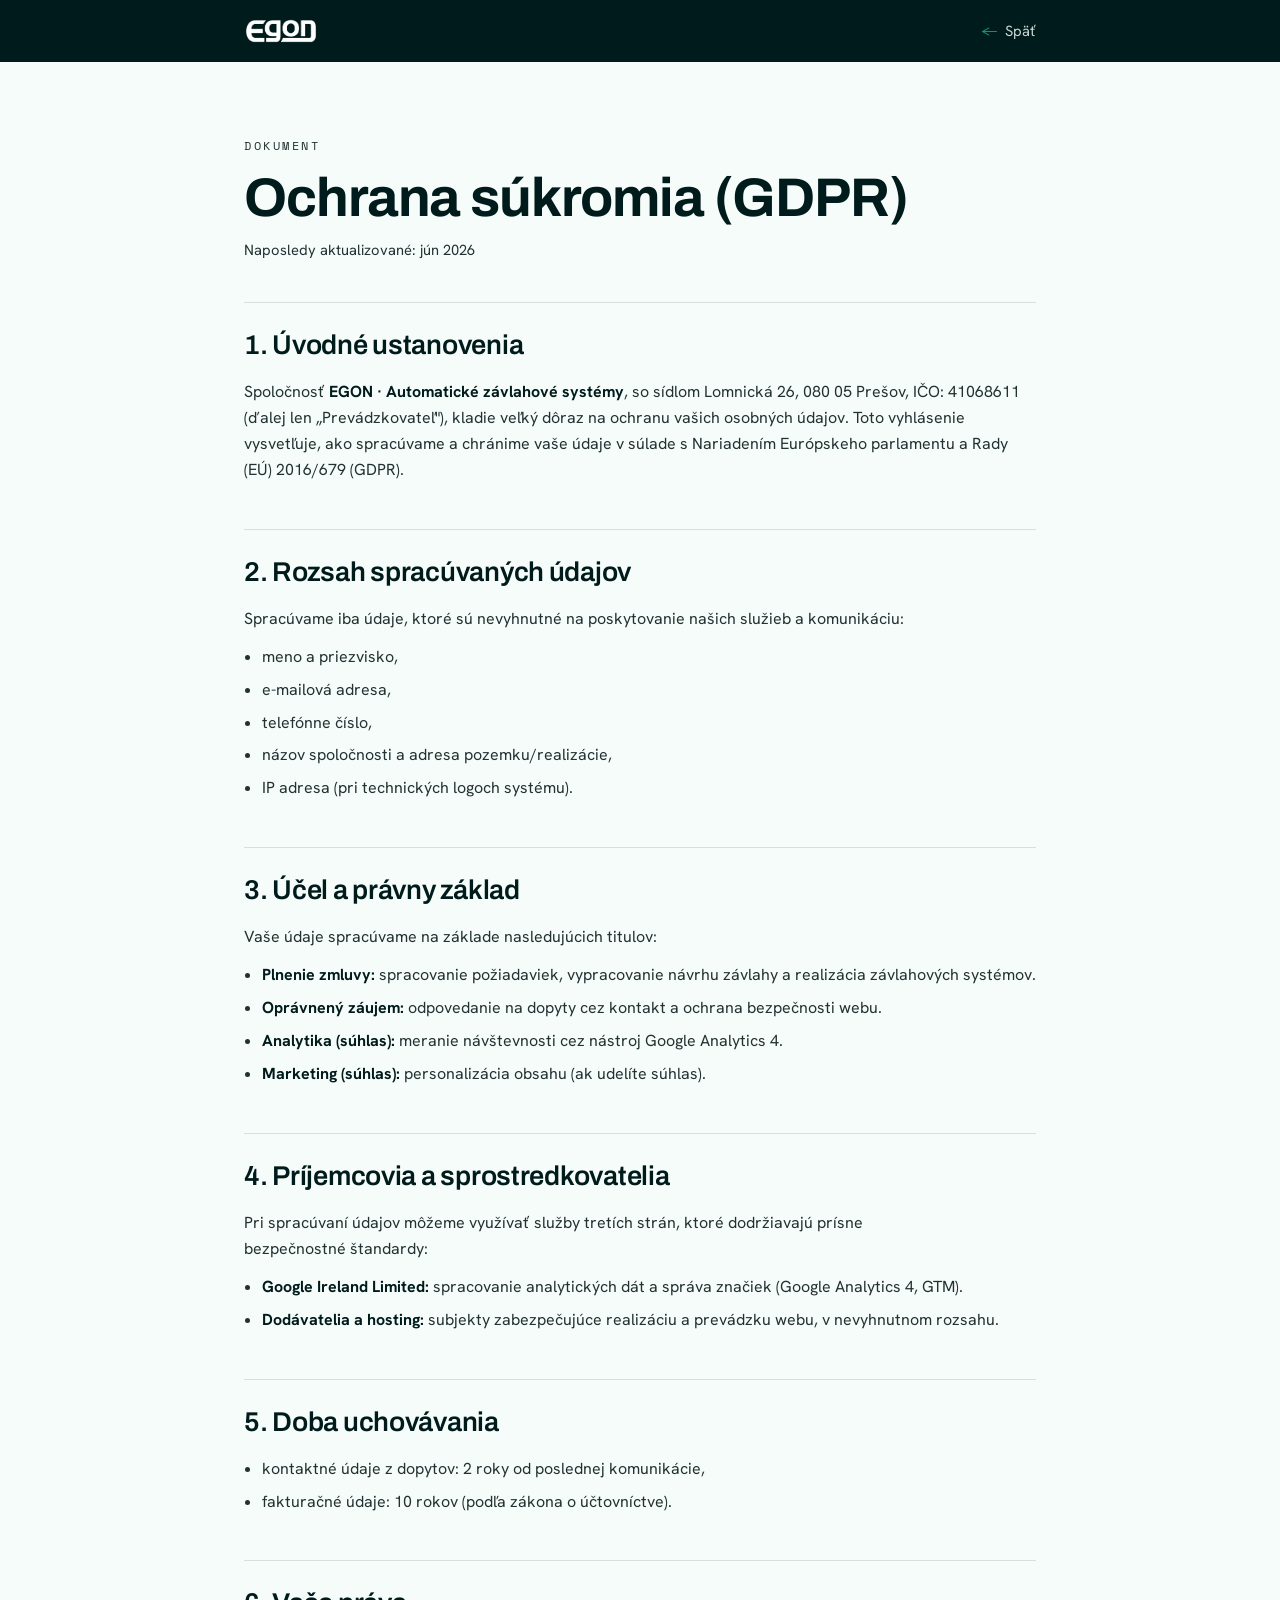
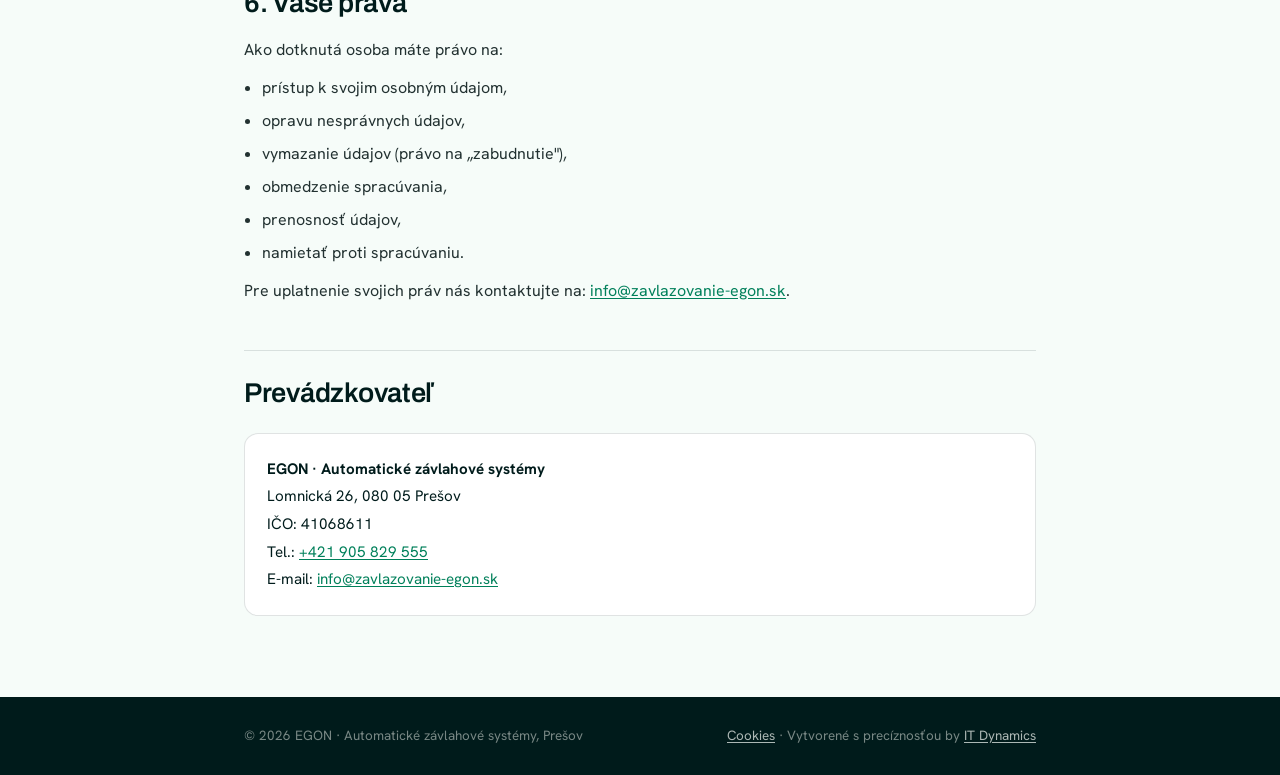
==== dokumenty/ochrana-osobnych-udajov.html @ 59f5decd "EGON web — Nová produkčná verzia" ====
<!DOCTYPE html>
<html lang="sk">
<head>
<meta charset="UTF-8" />
<meta name="viewport" content="width=device-width, initial-scale=1.0" />
<title>Ochrana súkromia (GDPR) | EGON · Závlahové systémy Prešov</title>
<meta name="description" content="Zásady ochrany osobných údajov spoločnosti EGON, automatické závlahové systémy Prešov. Spracúvanie údajov v súlade s GDPR." />
<meta name="robots" content="index, follow" />
<link rel="canonical" href="https://zavlazovanie-egon.sk/dokumenty/ochrana-osobnych-udajov.html" />
<link rel="preconnect" href="https://fonts.googleapis.com" />
<link rel="preconnect" href="https://fonts.gstatic.com" crossorigin />
<link href="https://fonts.googleapis.com/css2?family=Archivo:wght@500;600;700&family=Hanken+Grotesk:wght@400;500;600;700&family=Space+Mono:wght@400&display=swap" rel="stylesheet" />
<link rel="stylesheet" href="doc.css" />
</head>
<body>
<header class="doc__top">
  <div class="doc__top-in">
    <a href="../index.html" aria-label="EGON, domov"><img src="../assets/egon-logo-clean.png" alt="EGON" class="doc__logo" /></a>
    <a href="../index.html" class="doc__back"><span>←</span> Späť</a>
  </div>
</header>

<main class="doc">
  <p class="doc__eyebrow">Dokument</p>
  <h1>Ochrana súkromia (GDPR)</h1>
  <p class="doc__meta">Naposledy aktualizované: jún 2026</p>

  <h2>1. Úvodné ustanovenia</h2>
  <p>Spoločnosť <strong>EGON · Automatické závlahové systémy</strong>, so sídlom Lomnická 26, 080 05 Prešov, IČO: 41068611 (ďalej len „Prevádzkovateľ"), kladie veľký dôraz na ochranu vašich osobných údajov. Toto vyhlásenie vysvetľuje, ako spracúvame a chránime vaše údaje v súlade s Nariadením Európskeho parlamentu a Rady (EÚ) 2016/679 (GDPR).</p>

  <h2>2. Rozsah spracúvaných údajov</h2>
  <p>Spracúvame iba údaje, ktoré sú nevyhnutné na poskytovanie našich služieb a komunikáciu:</p>
  <ul>
    <li>meno a priezvisko,</li>
    <li>e-mailová adresa,</li>
    <li>telefónne číslo,</li>
    <li>názov spoločnosti a adresa pozemku/realizácie,</li>
    <li>IP adresa (pri technických logoch systému).</li>
  </ul>

  <h2>3. Účel a právny základ</h2>
  <p>Vaše údaje spracúvame na základe nasledujúcich titulov:</p>
  <ul>
    <li><strong>Plnenie zmluvy:</strong> spracovanie požiadaviek, vypracovanie návrhu závlahy a realizácia závlahových systémov.</li>
    <li><strong>Oprávnený záujem:</strong> odpovedanie na dopyty cez kontakt a ochrana bezpečnosti webu.</li>
    <li><strong>Analytika (súhlas):</strong> meranie návštevnosti cez nástroj Google Analytics 4.</li>
    <li><strong>Marketing (súhlas):</strong> personalizácia obsahu (ak udelíte súhlas).</li>
  </ul>

  <h2>4. Príjemcovia a sprostredkovatelia</h2>
  <p>Pri spracúvaní údajov môžeme využívať služby tretích strán, ktoré dodržiavajú prísne bezpečnostné štandardy:</p>
  <ul>
    <li><strong>Google Ireland Limited:</strong> spracovanie analytických dát a správa značiek (Google Analytics 4, GTM).</li>
    <li><strong>Dodávatelia a hosting:</strong> subjekty zabezpečujúce realizáciu a prevádzku webu, v nevyhnutnom rozsahu.</li>
  </ul>

  <h2>5. Doba uchovávania</h2>
  <ul>
    <li>kontaktné údaje z dopytov: 2 roky od poslednej komunikácie,</li>
    <li>fakturačné údaje: 10 rokov (podľa zákona o účtovníctve).</li>
  </ul>

  <h2>6. Vaše práva</h2>
  <p>Ako dotknutá osoba máte právo na:</p>
  <ul>
    <li>prístup k svojim osobným údajom,</li>
    <li>opravu nesprávnych údajov,</li>
    <li>vymazanie údajov (právo na „zabudnutie"),</li>
    <li>obmedzenie spracúvania,</li>
    <li>prenosnosť údajov,</li>
    <li>namietať proti spracúvaniu.</li>
  </ul>
  <p>Pre uplatnenie svojich práv nás kontaktujte na: <a href="mailto:info@zavlazovanie-egon.sk">info@zavlazovanie-egon.sk</a>.</p>

  <h2>Prevádzkovateľ</h2>
  <div class="doc__contact">
    <div><strong>EGON · Automatické závlahové systémy</strong></div>
    <div>Lomnická 26, 080 05 Prešov</div>
    <div>IČO: 41068611</div>
    <div>Tel.: <a href="tel:+421905829555">+421 905 829 555</a></div>
    <div>E-mail: <a href="mailto:info@zavlazovanie-egon.sk">info@zavlazovanie-egon.sk</a></div>
  </div>
</main>

<footer class="doc__foot">
  <div class="doc__foot-in">
    <span>© 2026 EGON · Automatické závlahové systémy, Prešov</span>
    <span><a href="zasady-cookies.html">Cookies</a> · Vytvorené s precíznosťou by <a href="https://www.itdynamics.sk" target="_blank" rel="noopener">IT Dynamics</a></span>
  </div>
</footer>
</body>
</html>
---- dokumenty/doc.css ----
/* EGON — dokumentové stránky (zdieľaný štýl) */
:root{
  --ink: oklch(0.20 0.035 195);
  --grass: oklch(0.69 0.15 162);
  --grass-deep: oklch(0.52 0.13 168);
  --bg: oklch(0.986 0.007 165);
  --paper: oklch(1 0 0);
  --muted: oklch(0.46 0.02 190);
  --line: oklch(0.20 0.035 195 / 0.12);
  --on-ink: oklch(0.97 0.012 165);
  --ff-display:"Archivo","Hanken Grotesk",system-ui,sans-serif;
  --ff-body:"Hanken Grotesk",system-ui,-apple-system,sans-serif;
  --ff-mono:"Space Mono",ui-monospace,monospace;
  --pad: clamp(20px,5vw,64px);
}
*{box-sizing:border-box;margin:0;padding:0;}
html{scroll-behavior:smooth;-webkit-font-smoothing:antialiased;}
body{font-family:var(--ff-body);background:var(--bg);color:var(--ink);line-height:1.62;font-size:clamp(16px,1.05vw,18px);}
::selection{background:var(--grass);color:var(--ink);}
a{color:var(--grass-deep);text-underline-offset:2px;}

.doc__top{background:var(--ink);color:var(--on-ink);}
.doc__top-in{max-width:920px;margin-inline:auto;padding:18px var(--pad);display:flex;align-items:center;justify-content:space-between;gap:16px;}
.doc__logo{height:26px;width:auto;display:block;}
.doc__back{color:var(--on-ink);text-decoration:none;font-size:0.92rem;display:inline-flex;align-items:center;gap:8px;opacity:0.85;transition:opacity .25s;}
.doc__back:hover{opacity:1;}
.doc__back span{color:var(--grass);}

.doc{max-width:920px;margin-inline:auto;padding:clamp(40px,7vh,90px) var(--pad) clamp(60px,9vh,120px);}
.doc__eyebrow{font-family:var(--ff-mono);font-size:0.72rem;letter-spacing:0.22em;text-transform:uppercase;color:var(--grass-deep);}
.doc h1{font-family:var(--ff-display);font-weight:700;font-size:clamp(2rem,5vw,3.4rem);line-height:1.04;letter-spacing:-0.02em;margin:14px 0 0;text-wrap:balance;}
.doc__meta{color:var(--muted);font-size:0.92rem;margin-top:14px;}
.doc__note{margin-top:28px;padding:16px 18px;border-left:3px solid var(--grass);background:oklch(0.69 0.15 162 / 0.08);border-radius:0 10px 10px 0;font-size:0.92rem;color:var(--muted);}
.doc h2{font-family:var(--ff-display);font-weight:600;font-size:clamp(1.3rem,2.4vw,1.7rem);letter-spacing:-0.01em;margin:46px 0 12px;padding-top:20px;border-top:1px solid var(--line);}
.doc h2:first-of-type{margin-top:40px;}
.doc h3{font-size:1.1rem;margin:24px 0 8px;}
.doc p{margin:12px 0;color:oklch(0.30 0.02 195);text-wrap:pretty;}
.doc ul{margin:12px 0 12px 1.1em;}
.doc li{margin:7px 0;color:oklch(0.30 0.02 195);}
.doc strong{color:var(--ink);}
.doc__contact{margin-top:18px;padding:20px 22px;background:var(--paper);border:1px solid var(--line);border-radius:14px;font-size:0.95rem;}
.doc__contact div{margin:3px 0;}
.doc__cta{display:inline-block;margin-top:6px;font-family:var(--ff-mono);font-size:0.82rem;letter-spacing:0.04em;
  color:var(--grass-deep);text-decoration:none;border-bottom:1px solid currentColor;padding-bottom:2px;}
.doc__cta:hover{color:var(--ink);}

.doc__foot{background:var(--ink);color:var(--on-ink);}
.doc__foot-in{max-width:920px;margin-inline:auto;padding:28px var(--pad);display:flex;justify-content:space-between;gap:16px;flex-wrap:wrap;font-size:0.84rem;color:oklch(0.85 0.01 165 / 0.6);}
.doc__foot a{color:oklch(0.9 0.01 165 / 0.8);}
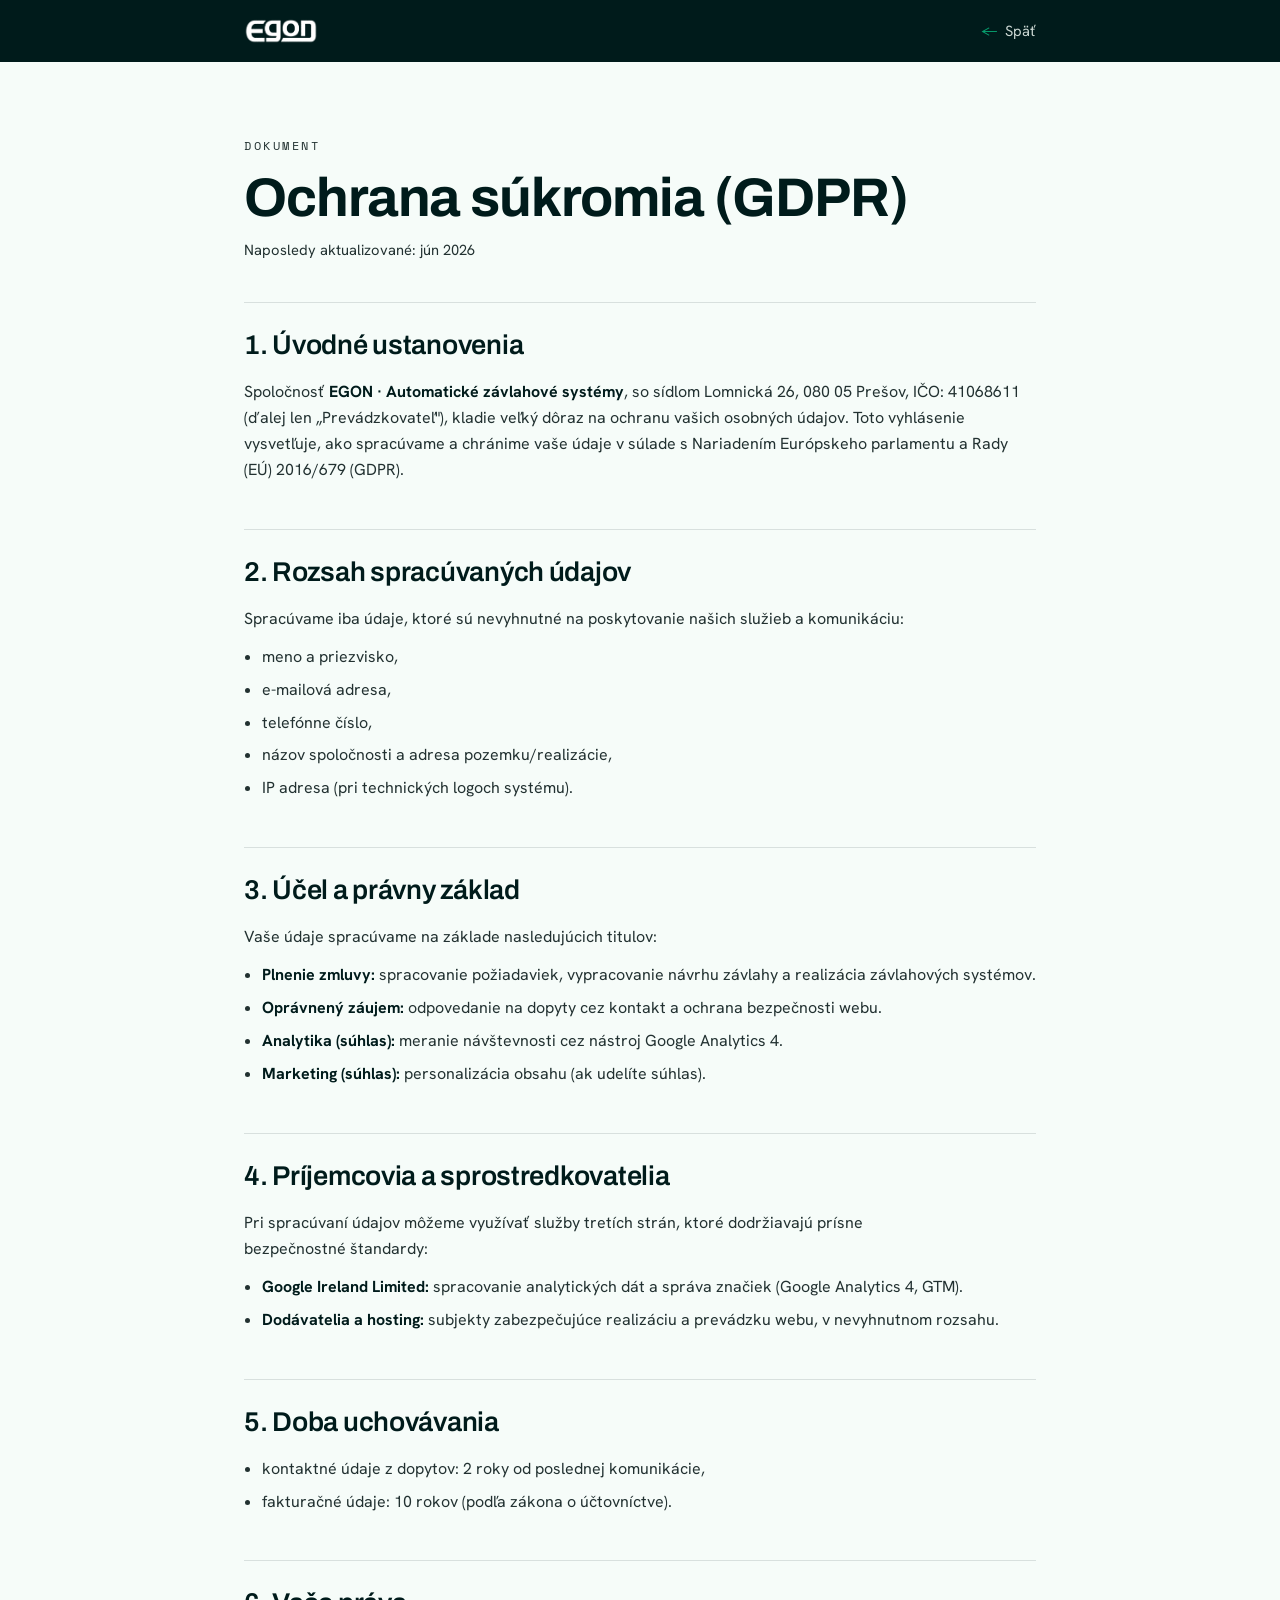
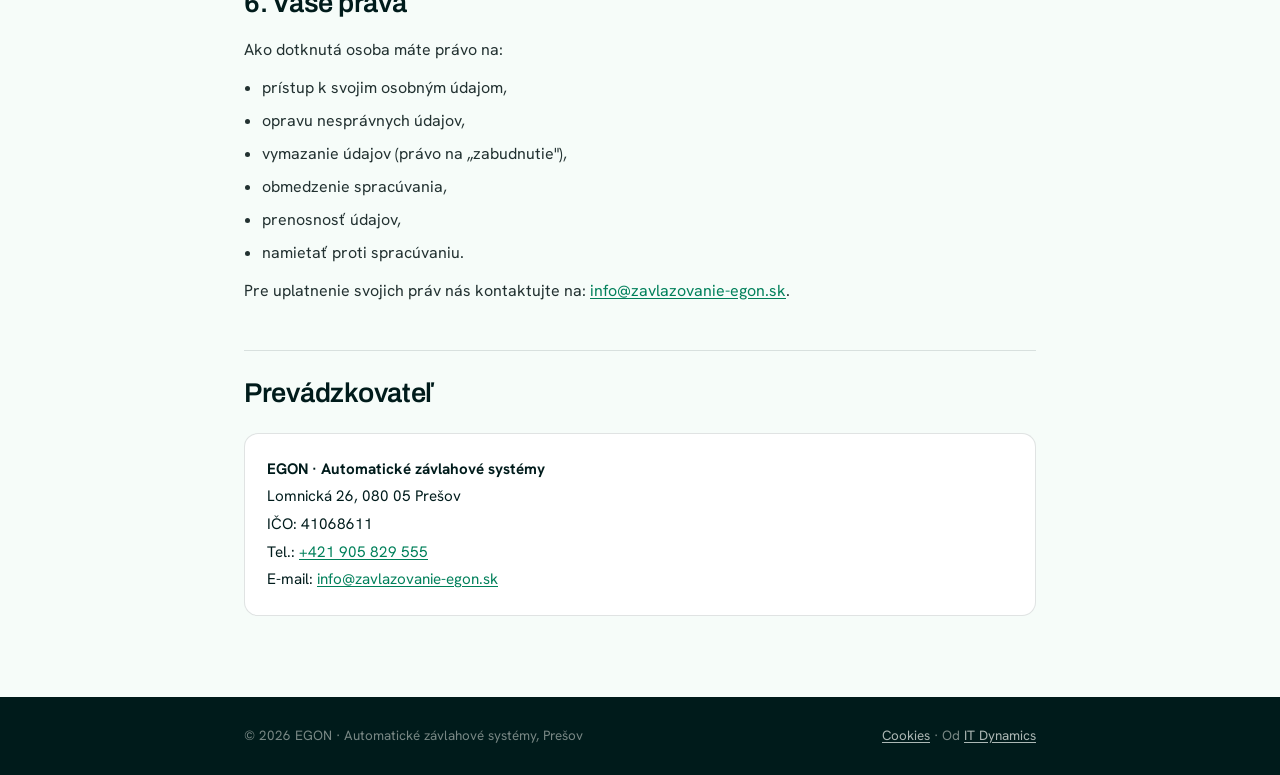
==== commit 2a9489ee: "EGON web — skrateny kredit v paticke na "Od IT Dynamics" Zmenene na vsetkych troch strankach (index " ====
--- a/dokumenty/ochrana-osobnych-udajov.html
+++ b/dokumenty/ochrana-osobnych-udajov.html
@@ -85,7 +85,7 @@
 <footer class="doc__foot">
   <div class="doc__foot-in">
     <span>© 2026 EGON · Automatické závlahové systémy, Prešov</span>
-    <span><a href="zasady-cookies.html">Cookies</a> · Vytvorené s precíznosťou by <a href="https://www.itdynamics.sk" target="_blank" rel="noopener">IT Dynamics</a></span>
+    <span><a href="zasady-cookies.html">Cookies</a> · Od <a href="https://www.itdynamics.sk" target="_blank" rel="noopener">IT Dynamics</a></span>
   </div>
 </footer>
 </body>
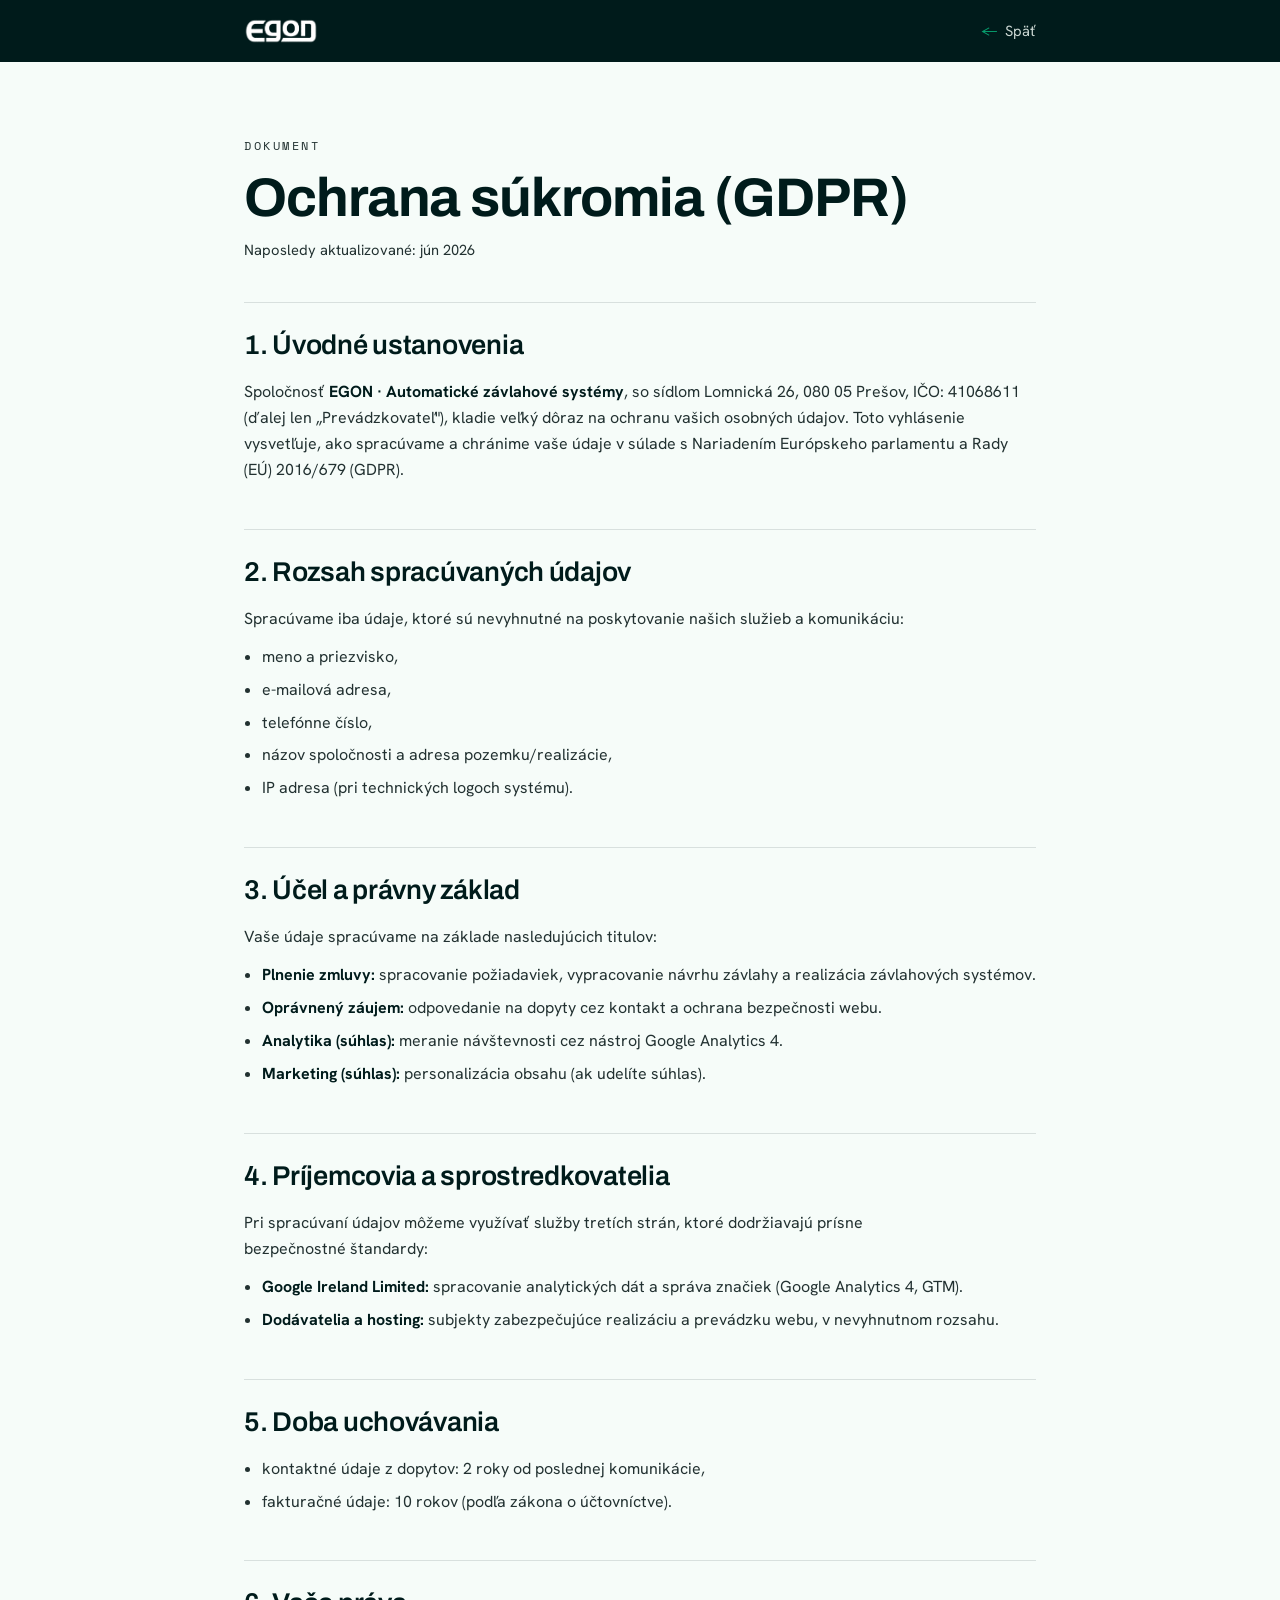
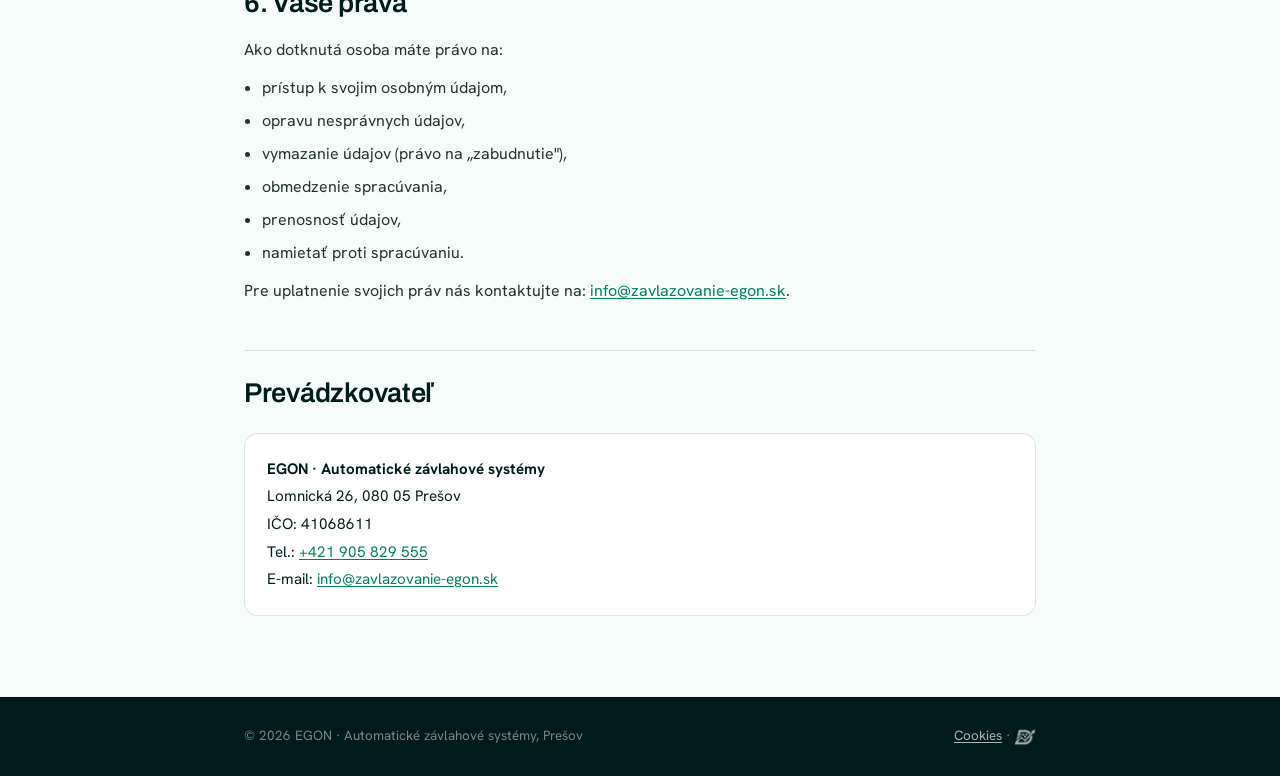
==== commit e19c47e5: "EGON web — kredit v paticke ako biela ikona IT Dynamics - text "Od IT Dynamics" nahradeny ikonou z i" ====
--- a/dokumenty/ochrana-osobnych-udajov.html
+++ b/dokumenty/ochrana-osobnych-udajov.html
@@ -85,7 +85,7 @@
 <footer class="doc__foot">
   <div class="doc__foot-in">
     <span>© 2026 EGON · Automatické závlahové systémy, Prešov</span>
-    <span><a href="zasady-cookies.html">Cookies</a> · Od <a href="https://www.itdynamics.sk" target="_blank" rel="noopener">IT Dynamics</a></span>
+    <span><a href="zasady-cookies.html">Cookies</a> · <a class="doc__credit" href="https://www.itdynamics.sk" target="_blank" rel="noopener" title="Web od IT Dynamics"><img src="../assets/itdynamics-icon.png" alt="IT Dynamics" width="48" height="48" loading="lazy" decoding="async" /></a></span>
   </div>
 </footer>
 </body>
--- a/dokumenty/doc.css
+++ b/dokumenty/doc.css
@@ -47,3 +47,10 @@
 .doc__foot{background:var(--ink);color:var(--on-ink);}
 .doc__foot-in{max-width:920px;margin-inline:auto;padding:28px var(--pad);display:flex;justify-content:space-between;gap:16px;flex-wrap:wrap;font-size:0.84rem;color:oklch(0.85 0.01 165 / 0.6);}
 .doc__foot a{color:oklch(0.9 0.01 165 / 0.8);}
+
+/* kredit autora webu — ikona IT Dynamics na svetlom podklade */
+.doc__credit{display:inline-flex;align-items:center;vertical-align:middle;opacity:.65;
+  transition:opacity .25s,transform .25s;}
+.doc__credit:hover{opacity:1;transform:translateY(-2px);}
+.doc__credit:focus-visible{outline:2px solid var(--grass);outline-offset:4px;border-radius:4px;}
+.doc__credit img{display:block;width:22px;height:22px;}
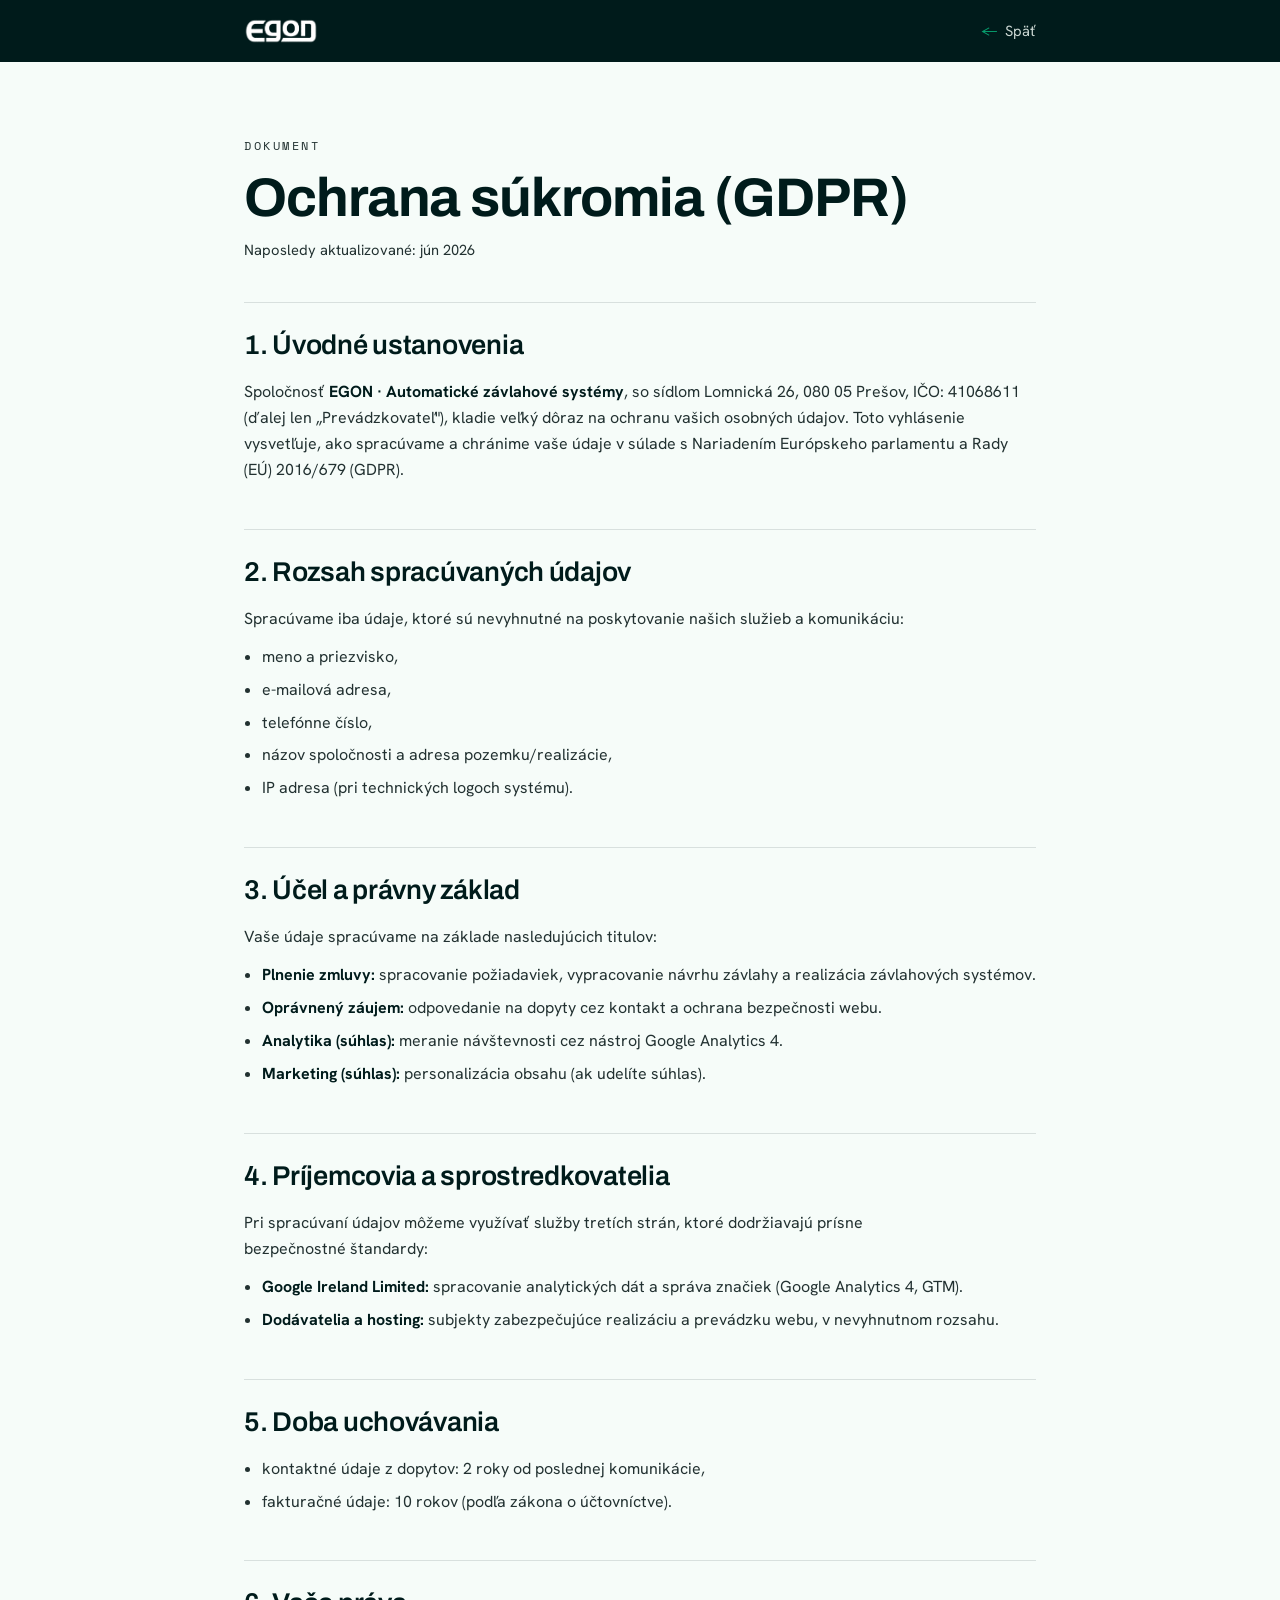
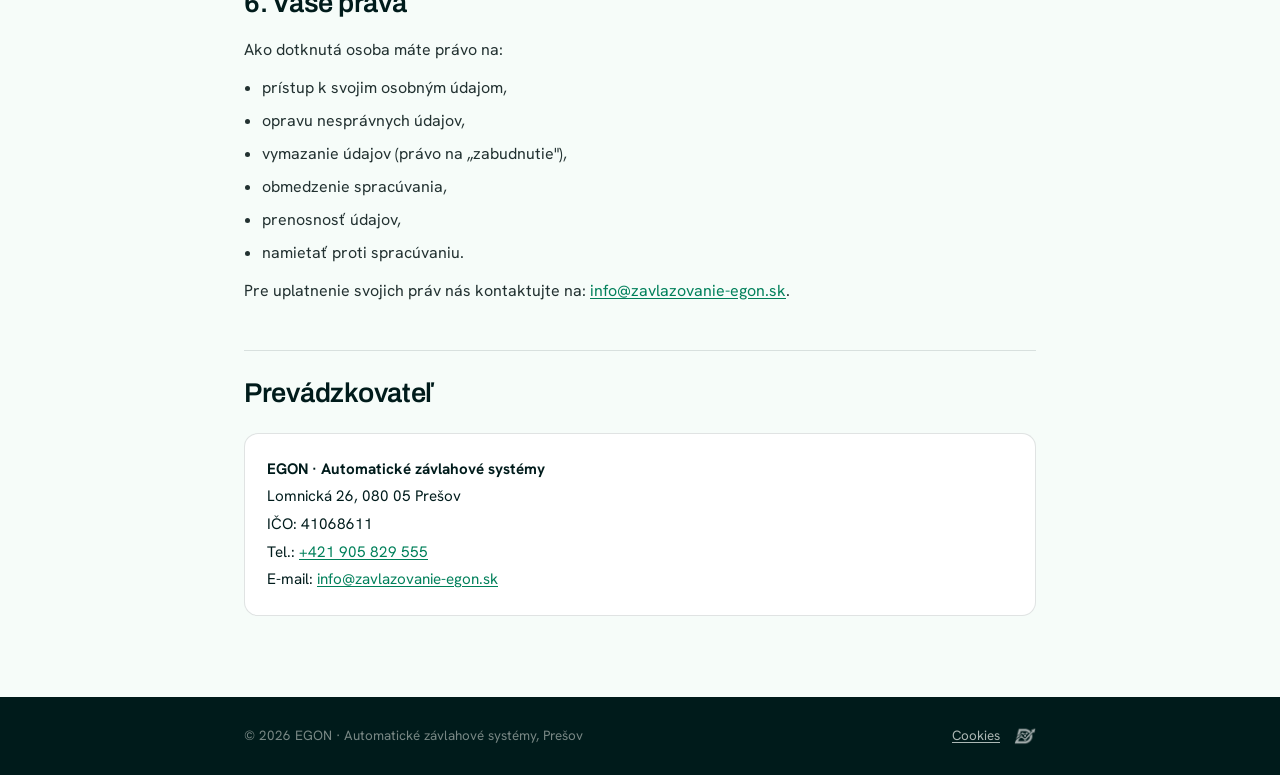
==== commit d72fa829: "EGON web — logo IT Dynamics na mobile na vlastnom riadku uplne na konci - zlom pre stlpcove skladani" ====
--- a/dokumenty/ochrana-osobnych-udajov.html
+++ b/dokumenty/ochrana-osobnych-udajov.html
@@ -85,7 +85,7 @@
 <footer class="doc__foot">
   <div class="doc__foot-in">
     <span>© 2026 EGON · Automatické závlahové systémy, Prešov</span>
-    <span><a href="zasady-cookies.html">Cookies</a> · <a class="doc__credit" href="https://www.itdynamics.sk" target="_blank" rel="noopener" title="Web od IT Dynamics"><img src="../assets/itdynamics-icon.png" alt="IT Dynamics" width="48" height="48" loading="lazy" decoding="async" /></a></span>
+    <span class="doc__foot-right"><a href="zasady-cookies.html">Cookies</a><a class="doc__credit" href="https://www.itdynamics.sk" target="_blank" rel="noopener" title="Web od IT Dynamics"><img src="../assets/itdynamics-icon.png" alt="IT Dynamics" width="48" height="48" loading="lazy" decoding="async" /></a></span>
   </div>
 </footer>
 </body>
--- a/dokumenty/doc.css
+++ b/dokumenty/doc.css
@@ -49,6 +49,13 @@
 .doc__foot a{color:oklch(0.9 0.01 165 / 0.8);}
 
 /* kredit autora webu — ikona IT Dynamics na svetlom podklade */
+.doc__foot-right{display:flex;align-items:center;gap:14px;}
+/* na mobile ide kredit na vlastny riadok uplne na koniec */
+@media (max-width:880px){
+  .doc__foot-in{flex-direction:column;align-items:center;text-align:center;gap:14px;}
+  .doc__foot-right{flex-direction:column;gap:14px;}
+  .doc__credit{order:99;}
+}
 .doc__credit{display:inline-flex;align-items:center;vertical-align:middle;opacity:.65;
   transition:opacity .25s,transform .25s;}
 .doc__credit:hover{opacity:1;transform:translateY(-2px);}
